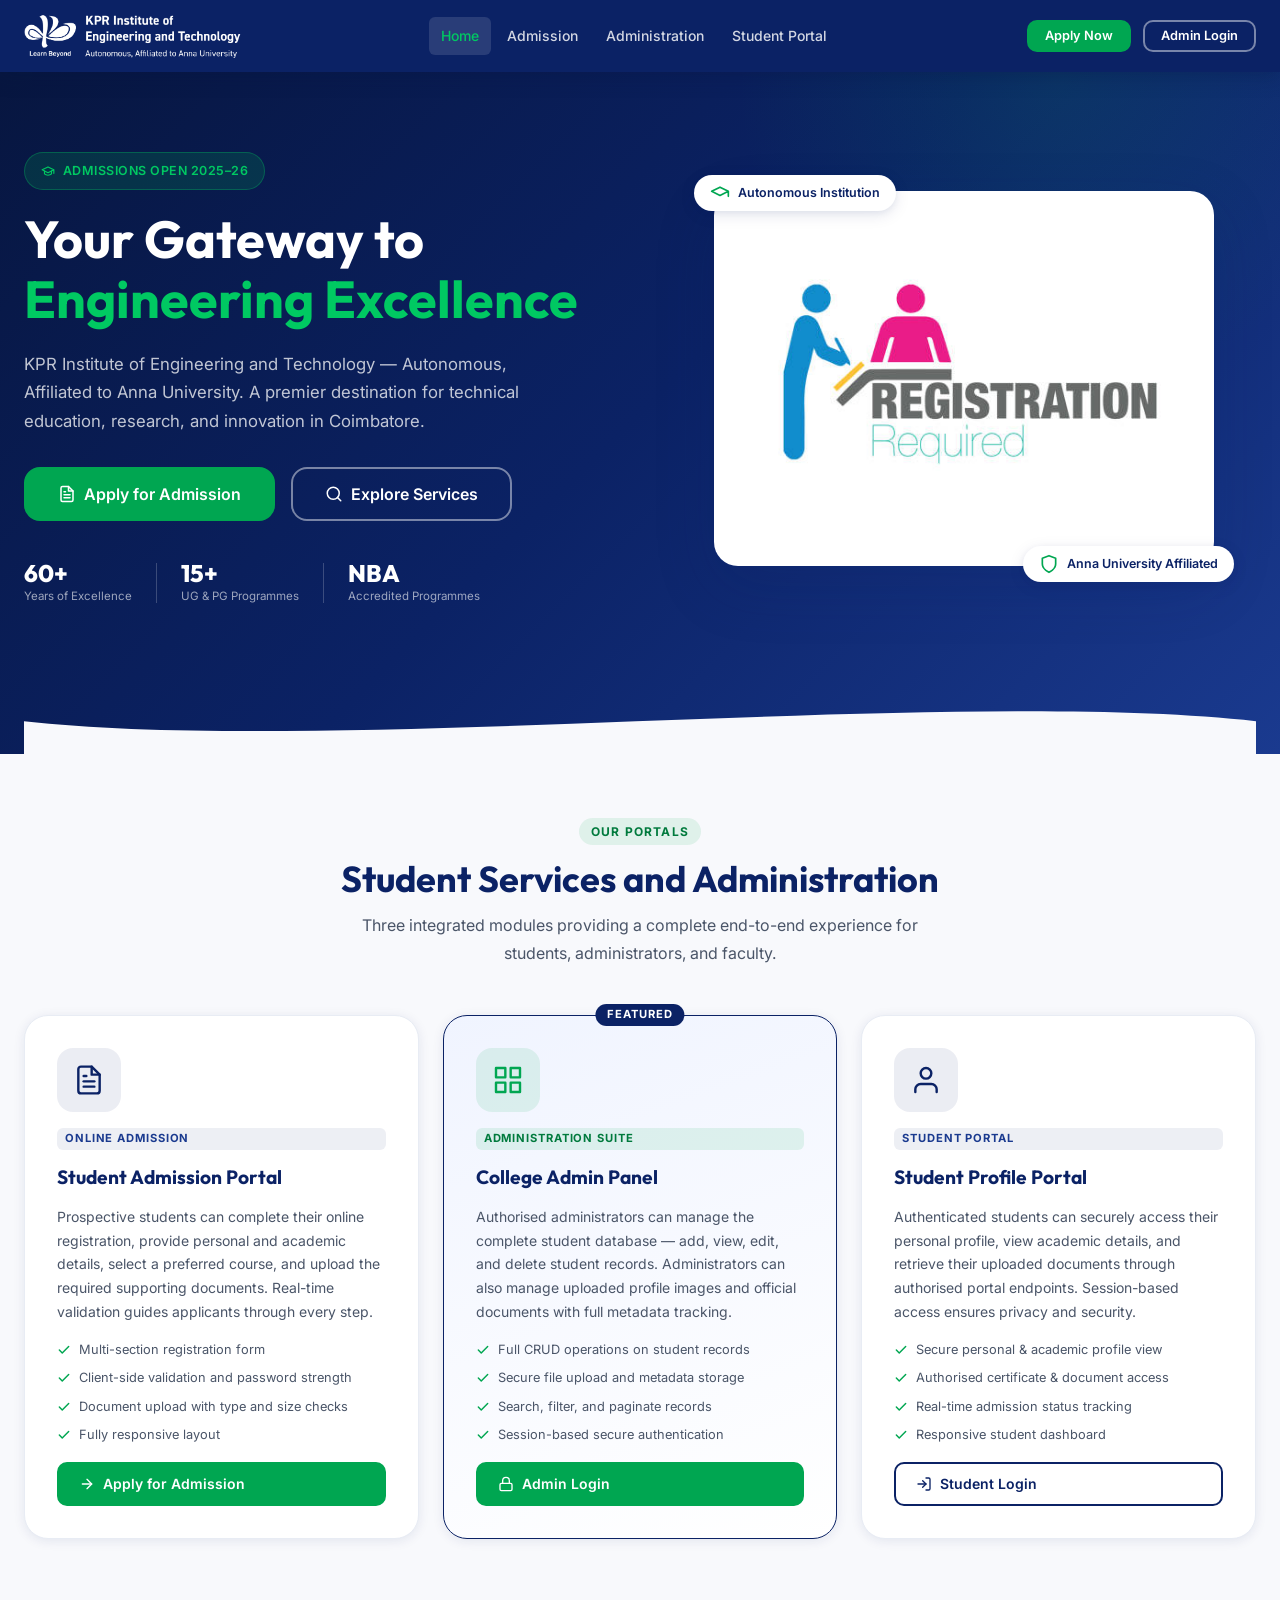
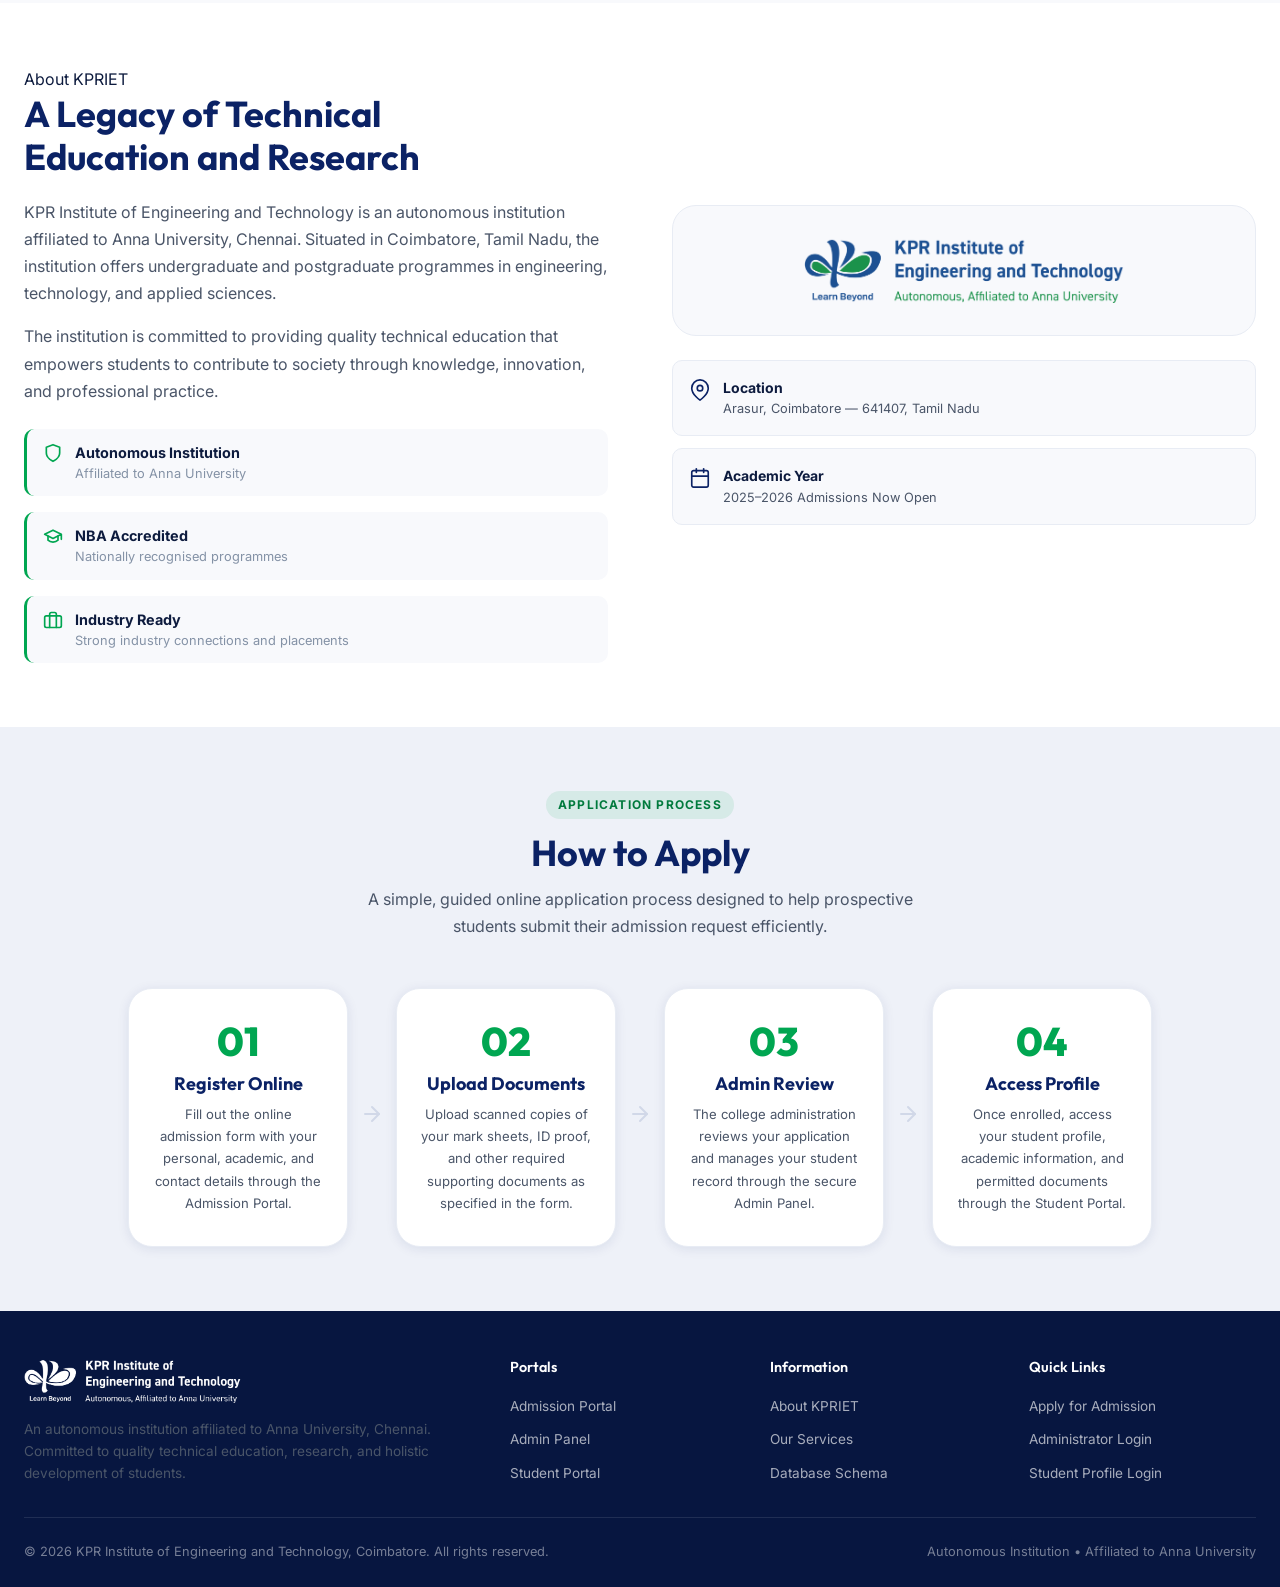
==== index.html @ da69091a "First Commit" ====
<!DOCTYPE html>
<html lang="en">
<head>
  <meta charset="UTF-8">
  <meta name="viewport" content="width=device-width, initial-scale=1.0">
  <title>KPRIET — Student Admission and Information Portal</title>
  <meta name="description" content="KPR Institute of Engineering and Technology — Official Student Admission and Information Management Portal. Apply for admission, manage student records, and access your profile.">
  <link rel="icon" type="image/png" href="kprietLogo.png">
  <link rel="stylesheet" href="assets/css/shared.css">
  <link rel="stylesheet" href="style.css">
</head>
<body>

  <!-- HEADER -->
  <header class="site-header" role="banner">
    <div class="nav-inner">
      <a href="index.html" class="nav-logo" aria-label="KPRIET Home">
        <img src="kprietLogo.png" alt="KPR Institute of Engineering and Technology Logo">
      </a>
      <nav class="nav-links" id="navLinks" role="navigation" aria-label="Main navigation">
        <a href="index.html" class="active" aria-current="page">Home</a>
        <a href="Q1_Student_Admission/index.html">Admission</a>
        <a href="Q2_College_Admin/auth/login.php">Administration</a>
        <a href="student_portal/login.php">Student Portal</a>
      </nav>
      <div class="nav-actions">
        <a href="Q1_Student_Admission/index.html" class="btn btn-primary btn-sm">Apply Now</a>
        <a href="Q2_College_Admin/auth/login.php" class="btn btn-secondary btn-sm">Admin Login</a>
      </div>
      <button class="nav-toggle" id="navToggle" aria-label="Toggle navigation" aria-expanded="false">
        <span></span><span></span><span></span>
      </button>
    </div>
  </header>

  <!-- HERO -->
  <section class="hero" aria-label="Hero section">
    <div class="hero-content container">
      <div class="hero-text">
        <div class="hero-badge">
          <svg width="14" height="14" viewBox="0 0 24 24" fill="none" stroke="currentColor" stroke-width="2" stroke-linecap="round" stroke-linejoin="round" aria-hidden="true"><path d="M22 10v6M2 10l10-5 10 5-10 5z"/><path d="M6 12v5c3 3 9 3 12 0v-5"/></svg>
          Admissions Open 2025&#8211;26
        </div>
        <h1>Your Gateway to<br><span class="hero-highlight">Engineering Excellence</span></h1>
        <p class="hero-desc">KPR Institute of Engineering and Technology &#8212; Autonomous, Affiliated to Anna University. A premier destination for technical education, research, and innovation in Coimbatore.</p>
        <div class="hero-actions">
          <a href="Q1_Student_Admission/index.html" class="btn btn-primary btn-lg" id="applyNowBtn">
            <svg width="18" height="18" viewBox="0 0 24 24" fill="none" stroke="currentColor" stroke-width="2" stroke-linecap="round" stroke-linejoin="round" aria-hidden="true"><path d="M14 2H6a2 2 0 0 0-2 2v16a2 2 0 0 0 2 2h12a2 2 0 0 0 2-2V8z"/><polyline points="14 2 14 8 20 8"/><line x1="16" y1="13" x2="8" y2="13"/><line x1="16" y1="17" x2="8" y2="17"/><polyline points="10 9 9 9 8 9"/></svg>
            Apply for Admission
          </a>
          <a href="#services" class="btn btn-secondary btn-lg">
            <svg width="18" height="18" viewBox="0 0 24 24" fill="none" stroke="currentColor" stroke-width="2" stroke-linecap="round" stroke-linejoin="round" aria-hidden="true"><circle cx="11" cy="11" r="8"/><line x1="21" y1="21" x2="16.65" y2="16.65"/></svg>
            Explore Services
          </a>
        </div>
        <div class="hero-stats">
          <div class="stat"><span class="stat-num">60+</span><span class="stat-label">Years of Excellence</span></div>
          <div class="stat-divider"></div>
          <div class="stat"><span class="stat-num">15+</span><span class="stat-label">UG &amp; PG Programmes</span></div>
          <div class="stat-divider"></div>
          <div class="stat"><span class="stat-num">NBA</span><span class="stat-label">Accredited Programmes</span></div>
        </div>
      </div>
      <div class="hero-visual">
        <div class="hero-img-wrapper">
          <img src="Registration.jpg" alt="Student registration and admission at KPRIET" class="hero-img">
          <div class="hero-badge-float hero-badge-float--1">
            <svg width="20" height="20" viewBox="0 0 24 24" fill="none" stroke="currentColor" stroke-width="2" stroke-linecap="round" stroke-linejoin="round" aria-hidden="true"><path d="M22 10v6M2 10l10-5 10 5-10 5z"/></svg>
            <span>Autonomous Institution</span>
          </div>
          <div class="hero-badge-float hero-badge-float--2">
            <svg width="20" height="20" viewBox="0 0 24 24" fill="none" stroke="currentColor" stroke-width="2" stroke-linecap="round" stroke-linejoin="round" aria-hidden="true"><path d="M12 22s8-4 8-10V5l-8-3-8 3v7c0 6 8 10 8 10z"/></svg>
            <span>Anna University Affiliated</span>
          </div>
        </div>
      </div>
    </div>
    <div class="hero-wave" aria-hidden="true">
      <svg viewBox="0 0 1440 80" xmlns="http://www.w3.org/2000/svg" preserveAspectRatio="none"><path d="M0,40 C360,80 1080,0 1440,40 L1440,80 L0,80 Z" fill="#f8f9fc"/></svg>
    </div>
  </section>

  <!-- SERVICE CARDS -->
  <section class="section" id="services" aria-label="Portal services">
    <div class="container">
      <div class="section-header">
        <span class="tag">Our Portals</span>
        <h2>Student Services and Administration</h2>
        <p>Three integrated modules providing a complete end-to-end experience for students, administrators, and faculty.</p>
      </div>
      <div class="services-grid">

        <!-- Q1 Card -->
        <article class="service-card" id="card-admission">
          <div class="service-card__icon service-card__icon--blue">
            <svg width="32" height="32" viewBox="0 0 24 24" fill="none" stroke="currentColor" stroke-width="1.8" stroke-linecap="round" stroke-linejoin="round" aria-hidden="true"><path d="M14 2H6a2 2 0 0 0-2 2v16a2 2 0 0 0 2 2h12a2 2 0 0 0 2-2V8z"/><polyline points="14 2 14 8 20 8"/><line x1="16" y1="13" x2="8" y2="13"/><line x1="16" y1="17" x2="8" y2="17"/><polyline points="10 9 9 9 8 9"/></svg>
          </div>
          <div class="service-card__badge">Online Admission</div>
          <h3>Student Admission Portal</h3>
          <p>Prospective students can complete their online registration, provide personal and academic details, select a preferred course, and upload the required supporting documents. Real-time validation guides applicants through every step.</p>
          <ul class="service-card__features">
            <li>
              <svg width="14" height="14" viewBox="0 0 24 24" fill="none" stroke="currentColor" stroke-width="2.5" stroke-linecap="round" stroke-linejoin="round" aria-hidden="true"><polyline points="20 6 9 17 4 12"/></svg>
              Multi-section registration form
            </li>
            <li>
              <svg width="14" height="14" viewBox="0 0 24 24" fill="none" stroke="currentColor" stroke-width="2.5" stroke-linecap="round" stroke-linejoin="round" aria-hidden="true"><polyline points="20 6 9 17 4 12"/></svg>
              Client-side validation and password strength
            </li>
            <li>
              <svg width="14" height="14" viewBox="0 0 24 24" fill="none" stroke="currentColor" stroke-width="2.5" stroke-linecap="round" stroke-linejoin="round" aria-hidden="true"><polyline points="20 6 9 17 4 12"/></svg>
              Document upload with type and size checks
            </li>
            <li>
              <svg width="14" height="14" viewBox="0 0 24 24" fill="none" stroke="currentColor" stroke-width="2.5" stroke-linecap="round" stroke-linejoin="round" aria-hidden="true"><polyline points="20 6 9 17 4 12"/></svg>
              Fully responsive layout
            </li>
          </ul>
          <a href="Q1_Student_Admission/index.html" class="btn btn-primary" id="applyAdmissionBtn">
            <svg width="16" height="16" viewBox="0 0 24 24" fill="none" stroke="currentColor" stroke-width="2" stroke-linecap="round" stroke-linejoin="round" aria-hidden="true"><line x1="5" y1="12" x2="19" y2="12"/><polyline points="12 5 19 12 12 19"/></svg>
            Apply for Admission
          </a>
        </article>

        <!-- Q2 Card -->
        <article class="service-card service-card--featured" id="card-admin">
          <div class="service-card__icon service-card__icon--green">
            <svg width="32" height="32" viewBox="0 0 24 24" fill="none" stroke="currentColor" stroke-width="1.8" stroke-linecap="round" stroke-linejoin="round" aria-hidden="true"><rect x="3" y="3" width="7" height="7"/><rect x="14" y="3" width="7" height="7"/><rect x="14" y="14" width="7" height="7"/><rect x="3" y="14" width="7" height="7"/></svg>
          </div>
          <div class="service-card__badge service-card__badge--green">Administration Suite</div>
          <h3>College Admin Panel</h3>
          <p>Authorised administrators can manage the complete student database &#8212; add, view, edit, and delete student records. Administrators can also manage uploaded profile images and official documents with full metadata tracking.</p>
          <ul class="service-card__features">
            <li>
              <svg width="14" height="14" viewBox="0 0 24 24" fill="none" stroke="currentColor" stroke-width="2.5" stroke-linecap="round" stroke-linejoin="round" aria-hidden="true"><polyline points="20 6 9 17 4 12"/></svg>
              Full CRUD operations on student records
            </li>
            <li>
              <svg width="14" height="14" viewBox="0 0 24 24" fill="none" stroke="currentColor" stroke-width="2.5" stroke-linecap="round" stroke-linejoin="round" aria-hidden="true"><polyline points="20 6 9 17 4 12"/></svg>
              Secure file upload and metadata storage
            </li>
            <li>
              <svg width="14" height="14" viewBox="0 0 24 24" fill="none" stroke="currentColor" stroke-width="2.5" stroke-linecap="round" stroke-linejoin="round" aria-hidden="true"><polyline points="20 6 9 17 4 12"/></svg>
              Search, filter, and paginate records
            </li>
            <li>
              <svg width="14" height="14" viewBox="0 0 24 24" fill="none" stroke="currentColor" stroke-width="2.5" stroke-linecap="round" stroke-linejoin="round" aria-hidden="true"><polyline points="20 6 9 17 4 12"/></svg>
              Session-based secure authentication
            </li>
          </ul>
          <a href="Q2_College_Admin/auth/login.php" class="btn btn-primary" id="adminLoginBtn">
            <svg width="16" height="16" viewBox="0 0 24 24" fill="none" stroke="currentColor" stroke-width="2" stroke-linecap="round" stroke-linejoin="round" aria-hidden="true"><rect x="3" y="11" width="18" height="11" rx="2" ry="2"/><path d="M7 11V7a5 5 0 0 1 10 0v4"/></svg>
            Admin Login
          </a>
        </article>

        <!-- Q3 Card -->
        <article class="service-card" id="card-portal">
          <div class="service-card__icon service-card__icon--blue">
            <svg width="32" height="32" viewBox="0 0 24 24" fill="none" stroke="currentColor" stroke-width="1.8" stroke-linecap="round" stroke-linejoin="round" aria-hidden="true"><path d="M20 21v-2a4 4 0 0 0-4-4H8a4 4 0 0 0-4 4v2"/><circle cx="12" cy="7" r="4"/></svg>
          </div>
          <div class="service-card__badge">Student Portal</div>
          <h3>Student Profile Portal</h3>
          <p>Authenticated students can securely access their personal profile, view academic details, and retrieve their uploaded documents through authorised portal endpoints. Session-based access ensures privacy and security.</p>
          <ul class="service-card__features">
            <li>
              <svg width="14" height="14" viewBox="0 0 24 24" fill="none" stroke="currentColor" stroke-width="2.5" stroke-linecap="round" stroke-linejoin="round" aria-hidden="true"><polyline points="20 6 9 17 4 12"/></svg>
              Secure personal &amp; academic profile view
            </li>
            <li>
              <svg width="14" height="14" viewBox="0 0 24 24" fill="none" stroke="currentColor" stroke-width="2.5" stroke-linecap="round" stroke-linejoin="round" aria-hidden="true"><polyline points="20 6 9 17 4 12"/></svg>
              Authorised certificate &amp; document access
            </li>
            <li>
              <svg width="14" height="14" viewBox="0 0 24 24" fill="none" stroke="currentColor" stroke-width="2.5" stroke-linecap="round" stroke-linejoin="round" aria-hidden="true"><polyline points="20 6 9 17 4 12"/></svg>
              Real-time admission status tracking
            </li>
            <li>
              <svg width="14" height="14" viewBox="0 0 24 24" fill="none" stroke="currentColor" stroke-width="2.5" stroke-linecap="round" stroke-linejoin="round" aria-hidden="true"><polyline points="20 6 9 17 4 12"/></svg>
              Responsive student dashboard
            </li>
          </ul>
          <a href="student_portal/login.php" class="btn btn-outline-primary" id="studentLoginBtn">
            <svg width="16" height="16" viewBox="0 0 24 24" fill="none" stroke="currentColor" stroke-width="2" stroke-linecap="round" stroke-linejoin="round" aria-hidden="true"><path d="M15 3h4a2 2 0 0 1 2 2v14a2 2 0 0 1-2 2h-4"/><polyline points="10 17 15 12 10 7"/><line x1="15" y1="12" x2="3" y2="12"/></svg>
            Student Login
          </a>
        </article>

      </div>
    </div>
  </section>

  <!-- ABOUT SECTION -->
  <section class="section about-section" id="about" aria-label="About KPRIET">
    <div class="container">
      <div class="about-grid">
        <div class="about-text">
          <span class="tag">About KPRIET</span>
          <h2>A Legacy of Technical<br>Education and Research</h2>
          <p>KPR Institute of Engineering and Technology is an autonomous institution affiliated to Anna University, Chennai. Situated in Coimbatore, Tamil Nadu, the institution offers undergraduate and postgraduate programmes in engineering, technology, and applied sciences.</p>
          <p style="margin-top:1rem">The institution is committed to providing quality technical education that empowers students to contribute to society through knowledge, innovation, and professional practice.</p>
          <div class="about-highlights">
            <div class="about-highlight">
              <svg width="20" height="20" viewBox="0 0 24 24" fill="none" stroke="currentColor" stroke-width="2" stroke-linecap="round" stroke-linejoin="round" aria-hidden="true"><path d="M12 22s8-4 8-10V5l-8-3-8 3v7c0 6 8 10 8 10z"/></svg>
              <div>
                <strong>Autonomous Institution</strong>
                <span>Affiliated to Anna University</span>
              </div>
            </div>
            <div class="about-highlight">
              <svg width="20" height="20" viewBox="0 0 24 24" fill="none" stroke="currentColor" stroke-width="2" stroke-linecap="round" stroke-linejoin="round" aria-hidden="true"><path d="M22 10v6M2 10l10-5 10 5-10 5z"/><path d="M6 12v5c3 3 9 3 12 0v-5"/></svg>
              <div>
                <strong>NBA Accredited</strong>
                <span>Nationally recognised programmes</span>
              </div>
            </div>
            <div class="about-highlight">
              <svg width="20" height="20" viewBox="0 0 24 24" fill="none" stroke="currentColor" stroke-width="2" stroke-linecap="round" stroke-linejoin="round" aria-hidden="true"><rect x="2" y="7" width="20" height="14" rx="2" ry="2"/><path d="M16 21V5a2 2 0 0 0-2-2h-4a2 2 0 0 0-2 2v16"/></svg>
              <div>
                <strong>Industry Ready</strong>
                <span>Strong industry connections and placements</span>
              </div>
            </div>
          </div>
        </div>
        <div class="about-visual">
          <div class="about-logo-display">
            <img src="kprietLogo.png" alt="KPR Institute of Engineering and Technology" class="about-logo">
          </div>
          <div class="about-info-cards">
            <div class="info-card">
              <svg width="22" height="22" viewBox="0 0 24 24" fill="none" stroke="currentColor" stroke-width="1.8" stroke-linecap="round" stroke-linejoin="round" aria-hidden="true"><path d="M21 10c0 7-9 13-9 13s-9-6-9-13a9 9 0 0 1 18 0z"/><circle cx="12" cy="10" r="3"/></svg>
              <div>
                <strong>Location</strong>
                <span>Arasur, Coimbatore &#8212; 641407, Tamil Nadu</span>
              </div>
            </div>
            <div class="info-card">
              <svg width="22" height="22" viewBox="0 0 24 24" fill="none" stroke="currentColor" stroke-width="1.8" stroke-linecap="round" stroke-linejoin="round" aria-hidden="true"><rect x="3" y="4" width="18" height="18" rx="2" ry="2"/><line x1="16" y1="2" x2="16" y2="6"/><line x1="8" y1="2" x2="8" y2="6"/><line x1="3" y1="10" x2="21" y2="10"/></svg>
              <div>
                <strong>Academic Year</strong>
                <span>2025&#8211;2026 Admissions Now Open</span>
              </div>
            </div>
          </div>
        </div>
      </div>
    </div>
  </section>

  <!-- HOW IT WORKS -->
  <section class="section section-alt" aria-label="Application process">
    <div class="container">
      <div class="section-header">
        <span class="tag">Application Process</span>
        <h2>How to Apply</h2>
        <p>A simple, guided online application process designed to help prospective students submit their admission request efficiently.</p>
      </div>
      <div class="steps-grid">
        <div class="step-card">
          <div class="step-num">01</div>
          <h4>Register Online</h4>
          <p>Fill out the online admission form with your personal, academic, and contact details through the Admission Portal.</p>
        </div>
        <div class="step-connector" aria-hidden="true">
          <svg width="24" height="24" viewBox="0 0 24 24" fill="none" stroke="currentColor" stroke-width="2" stroke-linecap="round" stroke-linejoin="round"><line x1="5" y1="12" x2="19" y2="12"/><polyline points="12 5 19 12 12 19"/></svg>
        </div>
        <div class="step-card">
          <div class="step-num">02</div>
          <h4>Upload Documents</h4>
          <p>Upload scanned copies of your mark sheets, ID proof, and other required supporting documents as specified in the form.</p>
        </div>
        <div class="step-connector" aria-hidden="true">
          <svg width="24" height="24" viewBox="0 0 24 24" fill="none" stroke="currentColor" stroke-width="2" stroke-linecap="round" stroke-linejoin="round"><line x1="5" y1="12" x2="19" y2="12"/><polyline points="12 5 19 12 12 19"/></svg>
        </div>
        <div class="step-card">
          <div class="step-num">03</div>
          <h4>Admin Review</h4>
          <p>The college administration reviews your application and manages your student record through the secure Admin Panel.</p>
        </div>
        <div class="step-connector" aria-hidden="true">
          <svg width="24" height="24" viewBox="0 0 24 24" fill="none" stroke="currentColor" stroke-width="2" stroke-linecap="round" stroke-linejoin="round"><line x1="5" y1="12" x2="19" y2="12"/><polyline points="12 5 19 12 12 19"/></svg>
        </div>
        <div class="step-card">
          <div class="step-num">04</div>
          <h4>Access Profile</h4>
          <p>Once enrolled, access your student profile, academic information, and permitted documents through the Student Portal.</p>
        </div>
      </div>
    </div>
  </section>

  <!-- FOOTER -->
  <footer class="site-footer" role="contentinfo">
    <div class="footer-grid">
      <div class="footer-brand">
        <div class="nav-logo">
          <img src="kprietLogo.png" alt="KPRIET Logo">
        </div>
        <p>An autonomous institution affiliated to Anna University, Chennai. Committed to quality technical education, research, and holistic development of students.</p>
      </div>
      <div class="footer-col">
        <h4>Portals</h4>
        <ul>
          <li><a href="Q1_Student_Admission/index.html">Admission Portal</a></li>
          <li><a href="Q2_College_Admin/auth/login.php">Admin Panel</a></li>
          <li><a href="student_portal/login.php">Student Portal</a></li>
        </ul>
      </div>
      <div class="footer-col">
        <h4>Information</h4>
        <ul>
          <li><a href="#about">About KPRIET</a></li>
          <li><a href="#services">Our Services</a></li>
          <li><a href="database/schema.sql">Database Schema</a></li>
        </ul>
      </div>
      <div class="footer-col">
        <h4>Quick Links</h4>
        <ul>
          <li><a href="Q1_Student_Admission/index.html">Apply for Admission</a></li>
          <li><a href="Q2_College_Admin/auth/login.php">Administrator Login</a></li>
          <li><a href="student_portal/login.php">Student Profile Login</a></li>
        </ul>
      </div>
    </div>
    <div class="footer-bottom">
      <span>&copy; 2026 KPR Institute of Engineering and Technology, Coimbatore. All rights reserved.</span>
      <span>Autonomous Institution &bull; Affiliated to Anna University</span>
    </div>
  </footer>

  <script>
    /* Mobile nav toggle */
    const toggle = document.getElementById('navToggle');
    const links  = document.getElementById('navLinks');
    toggle.addEventListener('click', () => {
      const open = links.classList.toggle('open');
      toggle.setAttribute('aria-expanded', open);
    });

    /* Close nav on link click (mobile) */
    links.querySelectorAll('a').forEach(a => {
      a.addEventListener('click', () => {
        links.classList.remove('open');
        toggle.setAttribute('aria-expanded', false);
      });
    });

    /* Smooth scroll for anchor links */
    document.querySelectorAll('a[href^="#"]').forEach(a => {
      a.addEventListener('click', e => {
        const target = document.querySelector(a.getAttribute('href'));
        if (target) { e.preventDefault(); target.scrollIntoView({ behavior: 'smooth' }); }
      });
    });

    /* Intersection observer for reveal animations */
    const observer = new IntersectionObserver(entries => {
      entries.forEach(e => { if (e.isIntersecting) { e.target.classList.add('visible'); } });
    }, { threshold: 0.12 });
    document.querySelectorAll('.service-card, .step-card, .about-highlight, .info-card').forEach(el => observer.observe(el));
  </script>

</body>
</html>
---- assets/css/shared.css ----
/* KPRIET SHARED DESIGN SYSTEM */
@import url('https://fonts.googleapis.com/css2?family=Inter:wght@300;400;500;600;700;800&family=Outfit:wght@400;500;600;700;800&display=swap');

:root {
  /* KPRIET Brand Colors */
  --color-primary:        #0b2265;
  --color-primary-dark:   #071640;
  --color-primary-light:  #1a3a8f;
  --color-accent:         #00a651;
  --color-accent-dark:    #007a3d;
  --color-accent-light:   #00c962;

  /* Neutrals */
  --color-white:          #ffffff;
  --color-off-white:      #f8f9fc;
  --color-surface:        #eef1f8;
  --color-border:         #d1d8e8;
  --color-border-light:   #e8ecf4;
  --color-text-primary:   #0d1b3e;
  --color-text-secondary: #4a5568;
  --color-text-muted:     #8492a6;

  /* Semantic */
  --color-error:          #e53e3e;
  --color-error-light:    #fff5f5;
  --color-success:        #00a651;
  --color-success-light:  #f0fff8;
  --color-warning:        #d69e2e;
  --color-warning-light:  #fffbeb;

  /* Typography */
  --font-body:    'Inter', 'Segoe UI', sans-serif;
  --font-heading: 'Outfit', 'Inter', sans-serif;

  /* Spacing scale */
  --space-1:  0.25rem;
  --space-2:  0.5rem;
  --space-3:  0.75rem;
  --space-4:  1rem;
  --space-5:  1.25rem;
  --space-6:  1.5rem;
  --space-8:  2rem;
  --space-10: 2.5rem;
  --space-12: 3rem;
  --space-16: 4rem;
  --space-20: 5rem;

  /* Border radius */
  --radius-sm: 0.375rem;
  --radius-md: 0.625rem;
  --radius-lg: 1rem;
  --radius-xl: 1.5rem;
  --radius-full: 9999px;

  /* Shadows */
  --shadow-sm:  0 1px 3px rgba(11,34,101,0.08), 0 1px 2px rgba(11,34,101,0.04);
  --shadow-md:  0 4px 16px rgba(11,34,101,0.10), 0 2px 6px rgba(11,34,101,0.06);
  --shadow-lg:  0 10px 40px rgba(11,34,101,0.14), 0 4px 12px rgba(11,34,101,0.08);
  --shadow-xl:  0 20px 60px rgba(11,34,101,0.18);
  --shadow-card: 0 2px 12px rgba(11,34,101,0.09);

  /* Transitions */
  --transition-fast:   150ms ease;
  --transition-normal: 250ms ease;
  --transition-slow:   400ms ease;

  /* Layout */
  --max-width: 1280px;
  --nav-height: 72px;
}

/* RESET & BASE */
*, *::before, *::after { box-sizing: border-box; margin: 0; padding: 0; }

html { scroll-behavior: smooth; font-size: 16px; }

body {
  font-family: var(--font-body);
  color: var(--color-text-primary);
  background: var(--color-white);
  line-height: 1.6;
  -webkit-font-smoothing: antialiased;
}

img { max-width: 100%; height: auto; display: block; }
a  { color: inherit; text-decoration: none; }
ul { list-style: none; }
button { cursor: pointer; border: none; background: none; font-family: inherit; }

/* TYPOGRAPHY */
h1, h2, h3, h4, h5, h6 { font-family: var(--font-heading); line-height: 1.2; font-weight: 700; }
h1 { font-size: clamp(2rem, 5vw, 3.25rem); }
h2 { font-size: clamp(1.5rem, 3.5vw, 2.25rem); }
h3 { font-size: clamp(1.15rem, 2.5vw, 1.5rem); }
h4 { font-size: 1.125rem; }

p { color: var(--color-text-secondary); line-height: 1.7; }

/* SHARED HEADER / NAV */
.site-header {
  position: sticky;
  top: 0;
  z-index: 1000;
  background: var(--color-primary);
  box-shadow: 0 2px 20px rgba(7,22,64,0.35);
}

.nav-inner {
  max-width: var(--max-width);
  margin: 0 auto;
  padding: 0 var(--space-6);
  height: var(--nav-height);
  display: flex;
  align-items: center;
  gap: var(--space-8);
}

.nav-logo {
  display: flex;
  align-items: center;
  flex-shrink: 0;
  text-decoration: none;
}

.nav-logo img {
  height: 44px;
  width: auto;
  max-width: 250px;
  object-fit: contain;
  filter: brightness(0) invert(1);
}

.nav-links {
  display: flex;
  align-items: center;
  gap: var(--space-1);
  flex: 1;
  justify-content: center;
}

.nav-links a {
  color: rgba(255,255,255,0.82);
  font-size: 0.875rem;
  font-weight: 500;
  padding: var(--space-2) var(--space-3);
  border-radius: var(--radius-sm);
  transition: color var(--transition-fast), background var(--transition-fast);
  white-space: nowrap;
}
.nav-links a:hover,
.nav-links a.active {
  color: var(--color-white);
  background: rgba(255,255,255,0.12);
}
.nav-links a.active {
  color: var(--color-accent-light);
}

.nav-actions { display: flex; align-items: center; gap: var(--space-3); flex-shrink: 0; }

.btn {
  display: inline-flex;
  align-items: center;
  gap: var(--space-2);
  padding: var(--space-3) var(--space-5);
  border-radius: var(--radius-md);
  font-size: 0.875rem;
  font-weight: 600;
  transition: all var(--transition-normal);
  cursor: pointer;
  border: 2px solid transparent;
  font-family: var(--font-body);
  text-decoration: none;
  line-height: 1;
}

.btn-primary {
  background: var(--color-accent);
  color: var(--color-white);
  border-color: var(--color-accent);
}
.btn-primary:hover {
  background: var(--color-accent-dark);
  border-color: var(--color-accent-dark);
  transform: translateY(-1px);
  box-shadow: 0 4px 16px rgba(0,166,81,0.35);
}

.btn-secondary {
  background: transparent;
  color: var(--color-white);
  border-color: rgba(255,255,255,0.45);
}
.btn-secondary:hover {
  background: rgba(255,255,255,0.1);
  border-color: rgba(255,255,255,0.8);
}

.btn-outline-primary {
  background: transparent;
  color: var(--color-primary);
  border-color: var(--color-primary);
}
.btn-outline-primary:hover {
  background: var(--color-primary);
  color: var(--color-white);
}

.btn-lg {
  padding: var(--space-4) var(--space-8);
  font-size: 1rem;
  border-radius: var(--radius-lg);
}

.btn-sm {
  padding: var(--space-2) var(--space-4);
  font-size: 0.8rem;
}

/* MOBILE NAV TOGGLE */
.nav-toggle {
  display: none;
  flex-direction: column;
  gap: 5px;
  padding: var(--space-2);
  border-radius: var(--radius-sm);
  background: none;
  border: none;
  cursor: pointer;
}
.nav-toggle span {
  display: block;
  width: 24px;
  height: 2px;
  background: var(--color-white);
  border-radius: 2px;
  transition: all var(--transition-normal);
}

/* SECTION HELPERS */
.section { padding: var(--space-16) var(--space-6); }
.section-sm { padding: var(--space-10) var(--space-6); }
.container { max-width: var(--max-width); margin: 0 auto; }

.section-header { text-align: center; margin-bottom: var(--space-12); }
.section-header .tag {
  display: inline-block;
  background: rgba(0,166,81,0.1);
  color: var(--color-accent-dark);
  font-size: 0.75rem;
  font-weight: 700;
  text-transform: uppercase;
  letter-spacing: 0.1em;
  padding: var(--space-1) var(--space-3);
  border-radius: var(--radius-full);
  margin-bottom: var(--space-3);
}
.section-header h2 { color: var(--color-primary); margin-bottom: var(--space-3); }
.section-header p { max-width: 600px; margin: 0 auto; }

/* CARD */
.card {
  background: var(--color-white);
  border-radius: var(--radius-xl);
  box-shadow: var(--shadow-card);
  border: 1px solid var(--color-border-light);
  overflow: hidden;
  transition: transform var(--transition-normal), box-shadow var(--transition-normal);
}
.card:hover {
  transform: translateY(-4px);
  box-shadow: var(--shadow-lg);
}

/* FOOTER */
.site-footer {
  background: var(--color-primary-dark);
  color: rgba(255,255,255,0.75);
  padding: var(--space-12) var(--space-6) var(--space-6);
}
.footer-grid {
  max-width: var(--max-width);
  margin: 0 auto;
  display: grid;
  grid-template-columns: 2fr 1fr 1fr 1fr;
  gap: var(--space-8);
  margin-bottom: var(--space-8);
}
.footer-brand .nav-logo img { filter: brightness(0) invert(1); }
.footer-brand p { margin-top: var(--space-4); font-size: 0.85rem; line-height: 1.6; }
.footer-col h4 { color: var(--color-white); font-size: 0.9rem; font-weight: 600; margin-bottom: var(--space-4); }
.footer-col ul { display: flex; flex-direction: column; gap: var(--space-2); }
.footer-col ul a { font-size: 0.85rem; color: rgba(255,255,255,0.65); transition: color var(--transition-fast); }
.footer-col ul a:hover { color: var(--color-accent-light); }
.footer-bottom {
  max-width: var(--max-width);
  margin: 0 auto;
  padding-top: var(--space-6);
  border-top: 1px solid rgba(255,255,255,0.1);
  display: flex;
  justify-content: space-between;
  align-items: center;
  font-size: 0.8rem;
  color: rgba(255,255,255,0.45);
}
.footer-bottom .accent { color: var(--color-accent-light); }

/* BADGE */
.badge {
  display: inline-flex;
  align-items: center;
  padding: 2px var(--space-2);
  border-radius: var(--radius-full);
  font-size: 0.7rem;
  font-weight: 600;
}
.badge-primary { background: rgba(11,34,101,0.1); color: var(--color-primary); }
.badge-accent  { background: rgba(0,166,81,0.12); color: var(--color-accent-dark); }
.badge-error   { background: var(--color-error-light); color: var(--color-error); }

/* DIVIDER */
.divider { height: 1px; background: var(--color-border-light); margin: var(--space-8) 0; }

/* FORM BASICS (shared across Q1 and Q2) */
.form-group { display: flex; flex-direction: column; gap: var(--space-2); margin-bottom: var(--space-5); }
.form-group label {
  font-size: 0.875rem;
  font-weight: 600;
  color: var(--color-text-primary);
}
.form-group label .required { color: var(--color-error); margin-left: 2px; }
.form-control {
  width: 100%;
  padding: var(--space-3) var(--space-4);
  border: 1.5px solid var(--color-border);
  border-radius: var(--radius-md);
  font-family: var(--font-body);
  font-size: 0.9rem;
  color: var(--color-text-primary);
  background: var(--color-white);
  transition: border-color var(--transition-fast), box-shadow var(--transition-fast);
  outline: none;
}
.form-control:focus {
  border-color: var(--color-primary-light);
  box-shadow: 0 0 0 3px rgba(11,34,101,0.08);
}
.form-control.error {
  border-color: var(--color-error);
  box-shadow: 0 0 0 3px rgba(229,62,62,0.08);
}
.form-control.success {
  border-color: var(--color-accent);
  box-shadow: 0 0 0 3px rgba(0,166,81,0.08);
}
.error-msg {
  font-size: 0.78rem;
  color: var(--color-error);
  display: none;
  align-items: center;
  gap: var(--space-1);
}
.error-msg.visible { display: flex; }

/* RESPONSIVE */
@media (max-width: 1024px) {
  .footer-grid { grid-template-columns: 1fr 1fr; }
}
@media (max-width: 768px) {
  .nav-links, .nav-actions { display: none; }
  .nav-toggle { display: flex; }
  .nav-links.open {
    display: flex;
    flex-direction: column;
    align-items: flex-start;
    position: fixed;
    top: var(--nav-height);
    left: 0; right: 0;
    background: var(--color-primary-dark);
    padding: var(--space-4) var(--space-6);
    gap: var(--space-1);
    box-shadow: var(--shadow-lg);
  }
  .nav-links.open a { width: 100%; padding: var(--space-3) var(--space-4); }
  .footer-grid { grid-template-columns: 1fr; }
  .footer-bottom { flex-direction: column; gap: var(--space-2); text-align: center; }
}

/* ================================================================
   LOGIN PAGES (Admin Login & Student Portal Login)
   ================================================================ */
.login-body {
  min-height: 100vh;
  display: flex;
  align-items: center;
  justify-content: center;
  background: linear-gradient(135deg, #071640 0%, #0b2265 50%, #1a3a8f 100%);
  padding: var(--space-6);
  font-family: var(--font-body);
}

.login-container {
  width: 100%;
  max-width: 440px;
}

.login-card {
  background: var(--color-white);
  border-radius: var(--radius-xl);
  padding: 2.25rem;
  box-shadow: 0 20px 40px rgba(0, 0, 0, 0.25);
  border: 1px solid rgba(255, 255, 255, 0.15);
}

.login-header {
  text-align: center;
  margin-bottom: 1.75rem;
}

.login-logo {
  max-width: 250px;
  height: auto;
  max-height: 52px;
  margin: 0 auto 1.25rem;
  display: block;
  object-fit: contain;
}

.login-header h1 {
  font-size: 1.6rem;
  font-weight: 700;
  color: var(--color-primary);
  margin-top: 0.25rem;
}

.login-subtitle {
  font-size: 0.85rem;
  color: var(--color-text-secondary);
  margin-top: 0.35rem;
}

.input-with-toggle {
  position: relative;
  display: flex;
  align-items: center;
}

.input-with-toggle .form-control {
  padding-right: 2.75rem;
}

.toggle-password {
  position: absolute;
  right: 0.75rem;
  top: 50%;
  transform: translateY(-50%);
  background: none;
  border: none;
  color: var(--color-text-muted);
  cursor: pointer;
  padding: 0.25rem;
  display: flex;
  align-items: center;
  justify-content: center;
  transition: color var(--transition-fast);
}

.toggle-password:hover {
  color: var(--color-primary);
}

.login-footer {
  margin-top: 1.5rem;
  text-align: center;
  font-size: 0.85rem;
}

.login-footer a {
  color: var(--color-text-secondary);
  display: inline-flex;
  align-items: center;
  gap: 0.35rem;
  transition: color var(--transition-fast);
  text-decoration: none;
}

.login-footer a:hover {
  color: var(--color-primary);
}

/* ================================================================
   ADMIN & PORTAL LAYOUT SYSTEM
   ================================================================ */
.admin-body {
  background: #f4f6fb;
  min-height: 100vh;
  display: flex;
  flex-direction: column;
}

.admin-header {
  background: var(--color-primary-dark);
}

.admin-main {
  flex: 1;
  padding: var(--space-8) 0 var(--space-12);
}

.admin-container {
  max-width: 1200px;
  margin: 0 auto;
  padding: 0 var(--space-6);
}

.admin-name {
  color: var(--color-white);
  font-weight: 600;
  font-size: 0.875rem;
}

/* Page Header */
.page-header {
  display: flex;
  justify-content: space-between;
  align-items: center;
  margin-bottom: var(--space-8);
  flex-wrap: wrap;
  gap: var(--space-4);
}

.page-header h1 {
  font-size: 1.85rem;
  color: var(--color-primary);
}

.page-subtitle {
  font-size: 0.9rem;
  color: var(--color-text-secondary);
  margin-top: 0.25rem;
}

/* Stats Grid */
.stats-grid {
  display: grid;
  grid-template-columns: repeat(auto-fit, minmax(220px, 1fr));
  gap: var(--space-6);
  margin-bottom: var(--space-8);
}

.stat-card {
  background: var(--color-white);
  border-radius: var(--radius-lg);
  padding: var(--space-6);
  border: 1px solid var(--color-border-light);
  box-shadow: var(--shadow-sm);
  display: flex;
  align-items: center;
  gap: var(--space-5);
}

.stat-card__icon {
  width: 52px;
  height: 52px;
  border-radius: var(--radius-md);
  display: flex;
  align-items: center;
  justify-content: center;
  flex-shrink: 0;
}

.stat-card__icon--blue   { background: #e0f2fe; color: #0284c7; }
.stat-card__icon--green  { background: #dcfce7; color: #16a34a; }
.stat-card__icon--orange { background: #ffedd5; color: #ea580c; }
.stat-card__icon--purple { background: #f3e8ff; color: #9333ea; }

.stat-card__num {
  font-size: 1.75rem;
  font-weight: 800;
  font-family: var(--font-heading);
  color: var(--color-primary);
  line-height: 1.1;
}

.stat-card__label {
  font-size: 0.8rem;
  color: var(--color-text-muted);
  font-weight: 500;
  margin-top: 2px;
}

/* Admin Cards */
.admin-card {
  background: var(--color-white);
  border-radius: var(--radius-lg);
  padding: var(--space-6);
  border: 1px solid var(--color-border-light);
  box-shadow: var(--shadow-sm);
}

.admin-card__header {
  display: flex;
  justify-content: space-between;
  align-items: center;
  margin-bottom: var(--space-6);
}

.admin-card__header h2 {
  font-size: 1.25rem;
  color: var(--color-primary);
}

/* Table */
.table-wrapper {
  overflow-x: auto;
  -webkit-overflow-scrolling: touch;
}

.data-table, .admin-table {
  width: 100%;
  border-collapse: collapse;
  text-align: left;
  font-size: 0.875rem;
}

.data-table th, .admin-table th {
  background: #f8fafc;
  color: var(--color-text-secondary);
  font-weight: 600;
  padding: var(--space-3) var(--space-4);
  border-bottom: 2px solid var(--color-border-light);
  font-size: 0.8rem;
  text-transform: uppercase;
  letter-spacing: 0.04em;
}

.data-table td, .admin-table td {
  padding: var(--space-4);
  border-bottom: 1px solid var(--color-border-light);
  color: var(--color-text-primary);
  vertical-align: middle;
}

.data-table tr:hover, .admin-table tr:hover {
  background: #f8fafd;
}

/* Badges */
.badge-status {
  padding: 4px 10px;
  border-radius: var(--radius-full);
  font-size: 0.72rem;
  font-weight: 700;
  text-transform: uppercase;
  letter-spacing: 0.04em;
  display: inline-block;
}

.badge-status--approved { background: #dcfce7; color: #15803d; }
.badge-status--pending  { background: #fef3c7; color: #b45309; }
.badge-status--rejected { background: #fee2e2; color: #b91c1c; }

.badge-lg {
  padding: 6px 14px;
  font-size: 0.8rem;
}

/* Action Buttons */
.actions {
  display: flex;
  gap: var(--space-2);
}

.action-btn {
  width: 32px;
  height: 32px;
  border-radius: var(--radius-sm);
  display: inline-flex;
  align-items: center;
  justify-content: center;
  transition: all var(--transition-fast);
  border: 1px solid var(--color-border);
  background: var(--color-white);
  color: var(--color-text-secondary);
}

.action-btn:hover {
  transform: translateY(-1px);
}

.action-btn--view:hover   { background: #e0f2fe; color: #0284c7; border-color: #7dd3fc; }
.action-btn--edit:hover   { background: #fef3c7; color: #b45309; border-color: #fde68a; }
.action-btn--delete:hover { background: #fee2e2; color: #b91c1c; border-color: #fca5a5; }

/* Filter Bar */
.filter-bar {
  display: flex;
  gap: var(--space-3);
  margin-bottom: var(--space-6);
  flex-wrap: wrap;
  align-items: center;
  background: var(--color-white);
  padding: var(--space-4);
  border-radius: var(--radius-lg);
  border: 1px solid var(--color-border-light);
}

.filter-bar__search {
  display: flex;
  align-items: center;
  gap: var(--space-2);
  flex: 1;
  min-width: 240px;
  position: relative;
}

.filter-bar__search svg {
  position: absolute;
  left: 12px;
  color: var(--color-text-muted);
}

.filter-bar__search .form-control {
  padding-left: 2.5rem;
}

.filter-select {
  width: auto;
  min-width: 160px;
}

/* Pagination */
.pagination {
  display: flex;
  justify-content: center;
  gap: var(--space-1);
  margin-top: var(--space-6);
}

.page-link {
  padding: var(--space-2) var(--space-4);
  border-radius: var(--radius-sm);
  border: 1px solid var(--color-border);
  color: var(--color-text-primary);
  font-size: 0.85rem;
  font-weight: 500;
  text-decoration: none;
}

.page-link.active {
  background: var(--color-primary);
  color: var(--color-white);
  border-color: var(--color-primary);
}

/* Detail & Profile Views */
.view-grid {
  display: grid;
  grid-template-columns: 300px 1fr;
  gap: var(--space-8);
  align-items: start;
}

.detail-section-heading {
  font-size: 1rem;
  font-weight: 700;
  color: var(--color-primary);
  padding-bottom: var(--space-3);
  border-bottom: 1px solid var(--color-border-light);
  margin-bottom: var(--space-4);
}

.detail-grid {
  display: grid;
  grid-template-columns: 140px 1fr;
  gap: var(--space-3) var(--space-4);
  font-size: 0.875rem;
}

.detail-grid dt {
  font-weight: 600;
  color: var(--color-text-secondary);
}

.detail-grid dd {
  color: var(--color-text-primary);
}

.profile-card {
  text-align: center;
}

.profile-photo {
  width: 140px;
  height: 140px;
  border-radius: 50%;
  object-fit: cover;
  margin: 0 auto var(--space-4);
  border: 3px solid var(--color-border-light);
  box-shadow: var(--shadow-sm);
  display: block;
}

.profile-photo-placeholder {
  width: 140px;
  height: 140px;
  border-radius: 50%;
  background: var(--color-surface);
  color: var(--color-text-muted);
  display: flex;
  align-items: center;
  justify-content: center;
  margin: 0 auto var(--space-4);
  border: 3px solid var(--color-border-light);
}

/* File list */
.file-list {
  display: flex;
  flex-direction: column;
  gap: var(--space-3);
}

.file-item {
  display: flex;
  align-items: center;
  gap: var(--space-4);
  padding: var(--space-3) var(--space-4);
  border: 1px solid var(--color-border-light);
  border-radius: var(--radius-md);
  background: #fafbfd;
}

.file-item__icon {
  width: 36px;
  height: 36px;
  border-radius: var(--radius-sm);
  background: #eff6ff;
  color: #3b82f6;
  display: flex;
  align-items: center;
  justify-content: center;
  flex-shrink: 0;
}

.file-thumb {
  width: 36px;
  height: 36px;
  object-fit: cover;
  border-radius: var(--radius-sm);
}

.file-item__info {
  flex: 1;
  min-width: 0;
}

.file-item__name {
  display: block;
  font-size: 0.875rem;
  font-weight: 600;
  color: var(--color-text-primary);
  white-space: nowrap;
  overflow: hidden;
  text-overflow: ellipsis;
}

.file-item__meta {
  display: block;
  font-size: 0.75rem;
  color: var(--color-text-muted);
}

.file-item__actions {
  display: flex;
  gap: var(--space-2);
}

.empty-state {
  text-align: center;
  padding: 3rem 1rem;
  color: var(--color-text-muted);
}

.empty-state svg {
  margin: 0 auto 1rem;
  display: block;
  color: var(--color-border);
}

/* Alerts and Flash */
.flash {
  padding: var(--space-3) var(--space-6);
  background: #f0fdf4;
  color: #166534;
  border-bottom: 1px solid #bbf7d0;
  font-size: 0.875rem;
  font-weight: 500;
}

.flash--error {
  background: #fef2f2;
  color: #991b1b;
  border-bottom-color: #fecaca;
}

.alert {
  padding: var(--space-4);
  border-radius: var(--radius-md);
  font-size: 0.85rem;
  display: flex;
  gap: var(--space-3);
  align-items: flex-start;
  margin-bottom: var(--space-5);
}

.alert--error {
  background: #fef2f2;
  color: #991b1b;
  border: 1px solid #fecaca;
}

.alert--success {
  background: #f0fdf4;
  color: #166534;
  border: 1px solid #bbf7d0;
}

.alert svg {
  flex-shrink: 0;
  margin-top: 2px;
}

@media (max-width: 900px) {
  .view-grid {
    grid-template-columns: 1fr;
  }
}

.admin-footer {
  background: var(--color-primary-dark);
  color: rgba(255, 255, 255, 0.65);
  padding: var(--space-4) 0;
  font-size: 0.8rem;
  margin-top: auto;
  border-top: 1px solid rgba(255, 255, 255, 0.08);
}
.admin-footer .container {
  display: flex;
  justify-content: space-between;
  align-items: center;
  flex-wrap: wrap;
  gap: var(--space-2);
}
---- style.css ----
/* HOME PAGE STYLES */

/* HERO */
.hero {
  background: linear-gradient(135deg, var(--color-primary-dark) 0%, var(--color-primary) 50%, var(--color-primary-light) 100%);
  position: relative;
  overflow: hidden;
  padding: var(--space-20) var(--space-6) 0;
}

.hero::before {
  content: '';
  position: absolute;
  top: -50%;
  right: -10%;
  width: 700px;
  height: 700px;
  background: radial-gradient(circle, rgba(0,169,81,0.12) 0%, transparent 65%);
  pointer-events: none;
}

.hero-content {
  display: grid;
  grid-template-columns: 1fr 1fr;
  gap: var(--space-16);
  align-items: center;
  padding-bottom: var(--space-20);
}

.hero-badge {
  display: inline-flex;
  align-items: center;
  gap: var(--space-2);
  background: rgba(0,169,81,0.18);
  color: var(--color-accent-light);
  border: 1px solid rgba(0,201,98,0.3);
  padding: var(--space-2) var(--space-4);
  border-radius: var(--radius-full);
  font-size: 0.78rem;
  font-weight: 600;
  letter-spacing: 0.04em;
  text-transform: uppercase;
  margin-bottom: var(--space-5);
}

.hero-text h1 {
  color: var(--color-white);
  margin-bottom: var(--space-5);
  line-height: 1.15;
}

.hero-highlight {
  color: var(--color-accent-light);
  position: relative;
}

.hero-desc {
  color: rgba(255,255,255,0.75);
  font-size: 1.05rem;
  max-width: 520px;
  margin-bottom: var(--space-8);
}

.hero-actions {
  display: flex;
  gap: var(--space-4);
  flex-wrap: wrap;
  margin-bottom: var(--space-10);
}

.hero-stats {
  display: flex;
  align-items: center;
  gap: var(--space-6);
}

.stat { display: flex; flex-direction: column; }
.stat-num {
  font-family: var(--font-heading);
  font-size: 1.5rem;
  font-weight: 800;
  color: var(--color-white);
  line-height: 1;
}
.stat-label { font-size: 0.72rem; color: rgba(255,255,255,0.6); margin-top: 2px; }
.stat-divider { width: 1px; height: 40px; background: rgba(255,255,255,0.2); }

/* HERO IMAGE */
.hero-visual { display: flex; justify-content: center; align-items: center; }

.hero-img-wrapper {
  position: relative;
  border-radius: var(--radius-xl);
  overflow: visible;
}

.hero-img {
  width: 100%;
  max-width: 500px;
  border-radius: var(--radius-xl);
  box-shadow: var(--shadow-xl);
  object-fit: cover;
  aspect-ratio: 4/3;
}

.hero-badge-float {
  position: absolute;
  display: flex;
  align-items: center;
  gap: var(--space-2);
  background: var(--color-white);
  padding: var(--space-2) var(--space-4);
  border-radius: var(--radius-full);
  box-shadow: var(--shadow-md);
  font-size: 0.78rem;
  font-weight: 600;
  color: var(--color-primary);
  white-space: nowrap;
}
.hero-badge-float svg { color: var(--color-accent); flex-shrink: 0; }

.hero-badge-float--1 { top: -16px; left: -20px; animation: floatA 4s ease-in-out infinite; }
.hero-badge-float--2 { bottom: -16px; right: -20px; animation: floatB 4.5s ease-in-out infinite; }

@keyframes floatA { 0%,100% { transform: translateY(0); } 50% { transform: translateY(-8px); } }
@keyframes floatB { 0%,100% { transform: translateY(0); } 50% { transform: translateY(8px); } }

.hero-wave {
  position: relative;
  bottom: -1px;
  line-height: 0;
}
.hero-wave svg { width: 100%; display: block; }

/* SERVICES */
.section { background: var(--color-off-white); }

.services-grid {
  display: grid;
  grid-template-columns: repeat(3, 1fr);
  gap: var(--space-6);
}

.service-card {
  background: var(--color-white);
  border-radius: var(--radius-xl);
  padding: var(--space-8);
  border: 1px solid var(--color-border-light);
  box-shadow: var(--shadow-card);
  display: flex;
  flex-direction: column;
  gap: var(--space-4);
  transition: transform var(--transition-normal), box-shadow var(--transition-normal);
  opacity: 0;
  transform: translateY(20px);
}
.service-card.visible {
  opacity: 1;
  transform: translateY(0);
  transition: opacity 0.5s ease, transform 0.5s ease, box-shadow var(--transition-normal);
}
.service-card:hover {
  transform: translateY(-6px) !important;
  box-shadow: var(--shadow-lg);
}

.service-card--featured {
  border-color: var(--color-primary);
  background: linear-gradient(160deg, #f0f4ff 0%, var(--color-white) 100%);
  position: relative;
}
.service-card--featured::before {
  content: 'Featured';
  position: absolute;
  top: -12px;
  left: 50%;
  transform: translateX(-50%);
  background: var(--color-primary);
  color: white;
  font-size: 0.7rem;
  font-weight: 700;
  padding: 2px var(--space-3);
  border-radius: var(--radius-full);
  letter-spacing: 0.08em;
  text-transform: uppercase;
}

.service-card__icon {
  width: 64px;
  height: 64px;
  border-radius: var(--radius-lg);
  display: flex;
  align-items: center;
  justify-content: center;
  flex-shrink: 0;
}
.service-card__icon--blue { background: rgba(11,34,101,0.08); color: var(--color-primary); }
.service-card__icon--green { background: rgba(0,166,81,0.1); color: var(--color-accent); }

.service-card__badge {
  display: inline-block;
  font-size: 0.7rem;
  font-weight: 700;
  text-transform: uppercase;
  letter-spacing: 0.08em;
  color: var(--color-primary-light);
  background: rgba(11,34,101,0.07);
  padding: 2px var(--space-2);
  border-radius: var(--radius-sm);
}
.service-card__badge--green {
  color: var(--color-accent-dark);
  background: rgba(0,166,81,0.1);
}

.service-card h3 { color: var(--color-primary); font-size: 1.2rem; }
.service-card p { font-size: 0.875rem; flex: 1; }

.service-card__features {
  display: flex;
  flex-direction: column;
  gap: var(--space-2);
}
.service-card__features li {
  display: flex;
  align-items: center;
  gap: var(--space-2);
  font-size: 0.8rem;
  color: var(--color-text-secondary);
}
.service-card__features li svg { color: var(--color-accent); flex-shrink: 0; }

/* ABOUT */
.about-section { background: var(--color-white); }

.about-grid {
  display: grid;
  grid-template-columns: 1fr 1fr;
  gap: var(--space-16);
  align-items: center;
}

.about-text .tag { margin-bottom: var(--space-3); }
.about-text h2 { color: var(--color-primary); margin-bottom: var(--space-5); }

.about-highlights {
  display: flex;
  flex-direction: column;
  gap: var(--space-4);
  margin-top: var(--space-6);
}

.about-highlight {
  display: flex;
  align-items: flex-start;
  gap: var(--space-3);
  padding: var(--space-3) var(--space-4);
  background: var(--color-off-white);
  border-radius: var(--radius-md);
  border-left: 3px solid var(--color-accent);
  opacity: 0;
  transform: translateX(-16px);
  transition: opacity 0.5s ease, transform 0.5s ease;
}
.about-highlight.visible { opacity: 1; transform: translateX(0); }
.about-highlight svg { color: var(--color-accent); margin-top: 2px; flex-shrink: 0; }
.about-highlight div { display: flex; flex-direction: column; }
.about-highlight strong { font-size: 0.9rem; color: var(--color-text-primary); }
.about-highlight span { font-size: 0.8rem; color: var(--color-text-muted); }

.about-visual { display: flex; flex-direction: column; gap: var(--space-6); }

.about-logo-display {
  background: var(--color-off-white);
  border-radius: var(--radius-xl);
  padding: var(--space-8);
  text-align: center;
  border: 1px solid var(--color-border-light);
}

.about-logo { max-width: 320px; margin: 0 auto; }

.about-motto {
  display: flex;
  flex-direction: column;
  margin-top: var(--space-4);
}
.motto-label { font-size: 0.7rem; color: var(--color-text-muted); text-transform: uppercase; letter-spacing: 0.1em; }
.motto-text {
  font-family: var(--font-heading);
  font-size: 1.5rem;
  font-weight: 700;
  color: var(--color-accent);
}

.about-info-cards { display: flex; flex-direction: column; gap: var(--space-3); }

.info-card {
  display: flex;
  align-items: flex-start;
  gap: var(--space-3);
  background: var(--color-off-white);
  border-radius: var(--radius-md);
  padding: var(--space-4);
  border: 1px solid var(--color-border-light);
  opacity: 0;
  transform: translateY(10px);
  transition: opacity 0.5s ease, transform 0.5s ease;
}
.info-card.visible { opacity: 1; transform: translateY(0); }
.info-card svg { color: var(--color-primary); flex-shrink: 0; margin-top: 2px; }
.info-card div { display: flex; flex-direction: column; }
.info-card strong { font-size: 0.875rem; color: var(--color-text-primary); }
.info-card span { font-size: 0.8rem; color: var(--color-text-secondary); }

/* HOW TO APPLY / STEPS */
.section-alt { background: var(--color-surface); }

.steps-grid {
  display: flex;
  align-items: center;
  justify-content: center;
  gap: 0;
  flex-wrap: wrap;
}

.step-card {
  background: var(--color-white);
  border-radius: var(--radius-xl);
  padding: var(--space-8) var(--space-6);
  text-align: center;
  border: 1px solid var(--color-border-light);
  box-shadow: var(--shadow-card);
  flex: 1;
  min-width: 180px;
  max-width: 220px;
  opacity: 0;
  transform: translateY(20px);
  transition: opacity 0.5s ease, transform 0.5s ease;
}
.step-card.visible { opacity: 1; transform: translateY(0); }
.step-card:hover { transform: translateY(-4px) !important; box-shadow: var(--shadow-md); }

.step-num {
  font-family: var(--font-heading);
  font-size: 2.5rem;
  font-weight: 800;
  color: var(--color-accent);
  line-height: 1;
  margin-bottom: var(--space-3);
}

.step-card h4 { color: var(--color-primary); margin-bottom: var(--space-2); }
.step-card p { font-size: 0.82rem; }

.step-connector {
  padding: 0 var(--space-3);
  color: var(--color-border);
}

/* RESPONSIVE */
@media (max-width: 1024px) {
  .hero-content { grid-template-columns: 1fr; text-align: center; }
  .hero-text { display: flex; flex-direction: column; align-items: center; }
  .hero-desc { max-width: 100%; }
  .hero-actions { justify-content: center; }
  .hero-stats { justify-content: center; }
  .hero-visual { display: none; }
  .services-grid { grid-template-columns: 1fr; max-width: 500px; margin: 0 auto; }
  .about-grid { grid-template-columns: 1fr; }
}

@media (max-width: 768px) {
  .hero { padding-top: var(--space-12); }
  .steps-grid { flex-direction: column; align-items: stretch; max-width: 340px; margin: 0 auto; }
  .step-connector { transform: rotate(90deg); margin: var(--space-2) auto; }
  .step-card { max-width: 100%; }
}
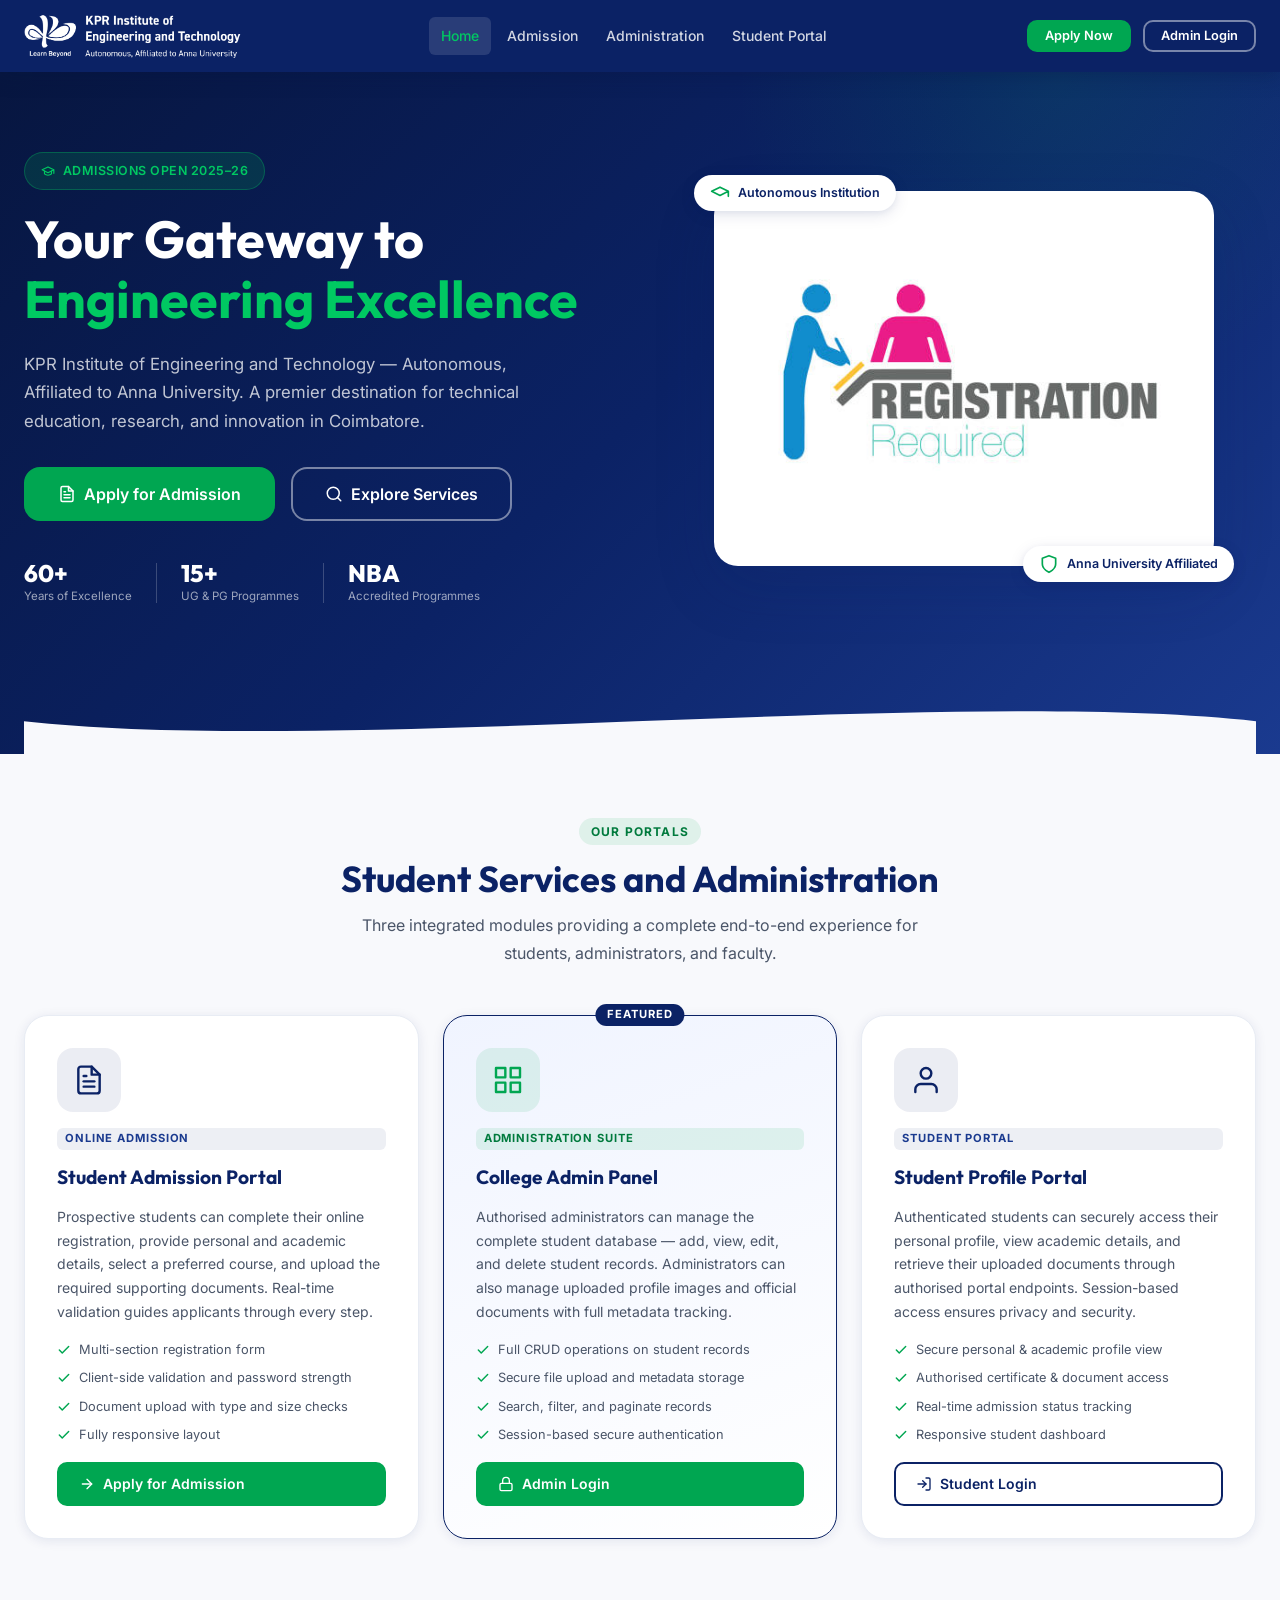
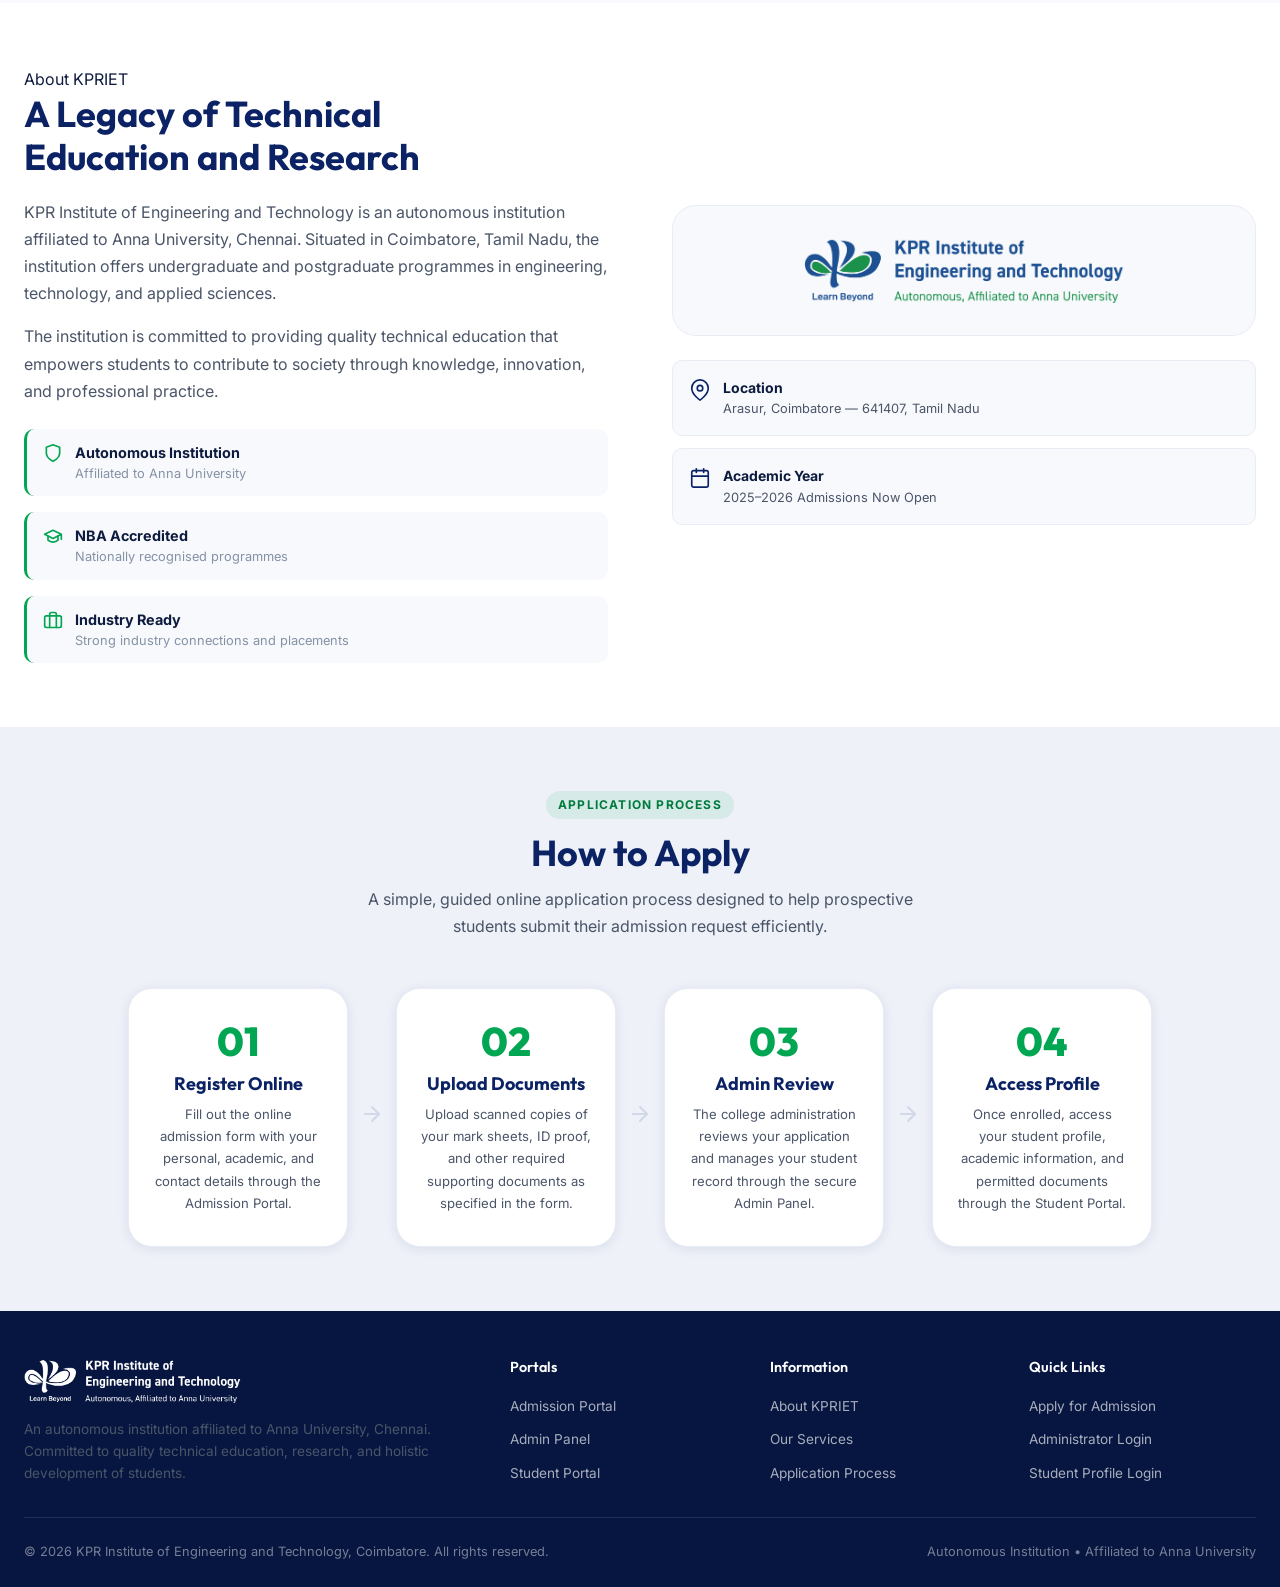
==== commit dc4e2cd3: "Replace Database Schema with Application Process in footers" ====
--- a/index.html
+++ b/index.html
@@ -312,7 +312,7 @@
         <ul>
           <li><a href="#about">About KPRIET</a></li>
           <li><a href="#services">Our Services</a></li>
-          <li><a href="database/schema.sql">Database Schema</a></li>
+          <li><a href="Q1_Student_Admission/index.html">Application Process</a></li>
         </ul>
       </div>
       <div class="footer-col">
